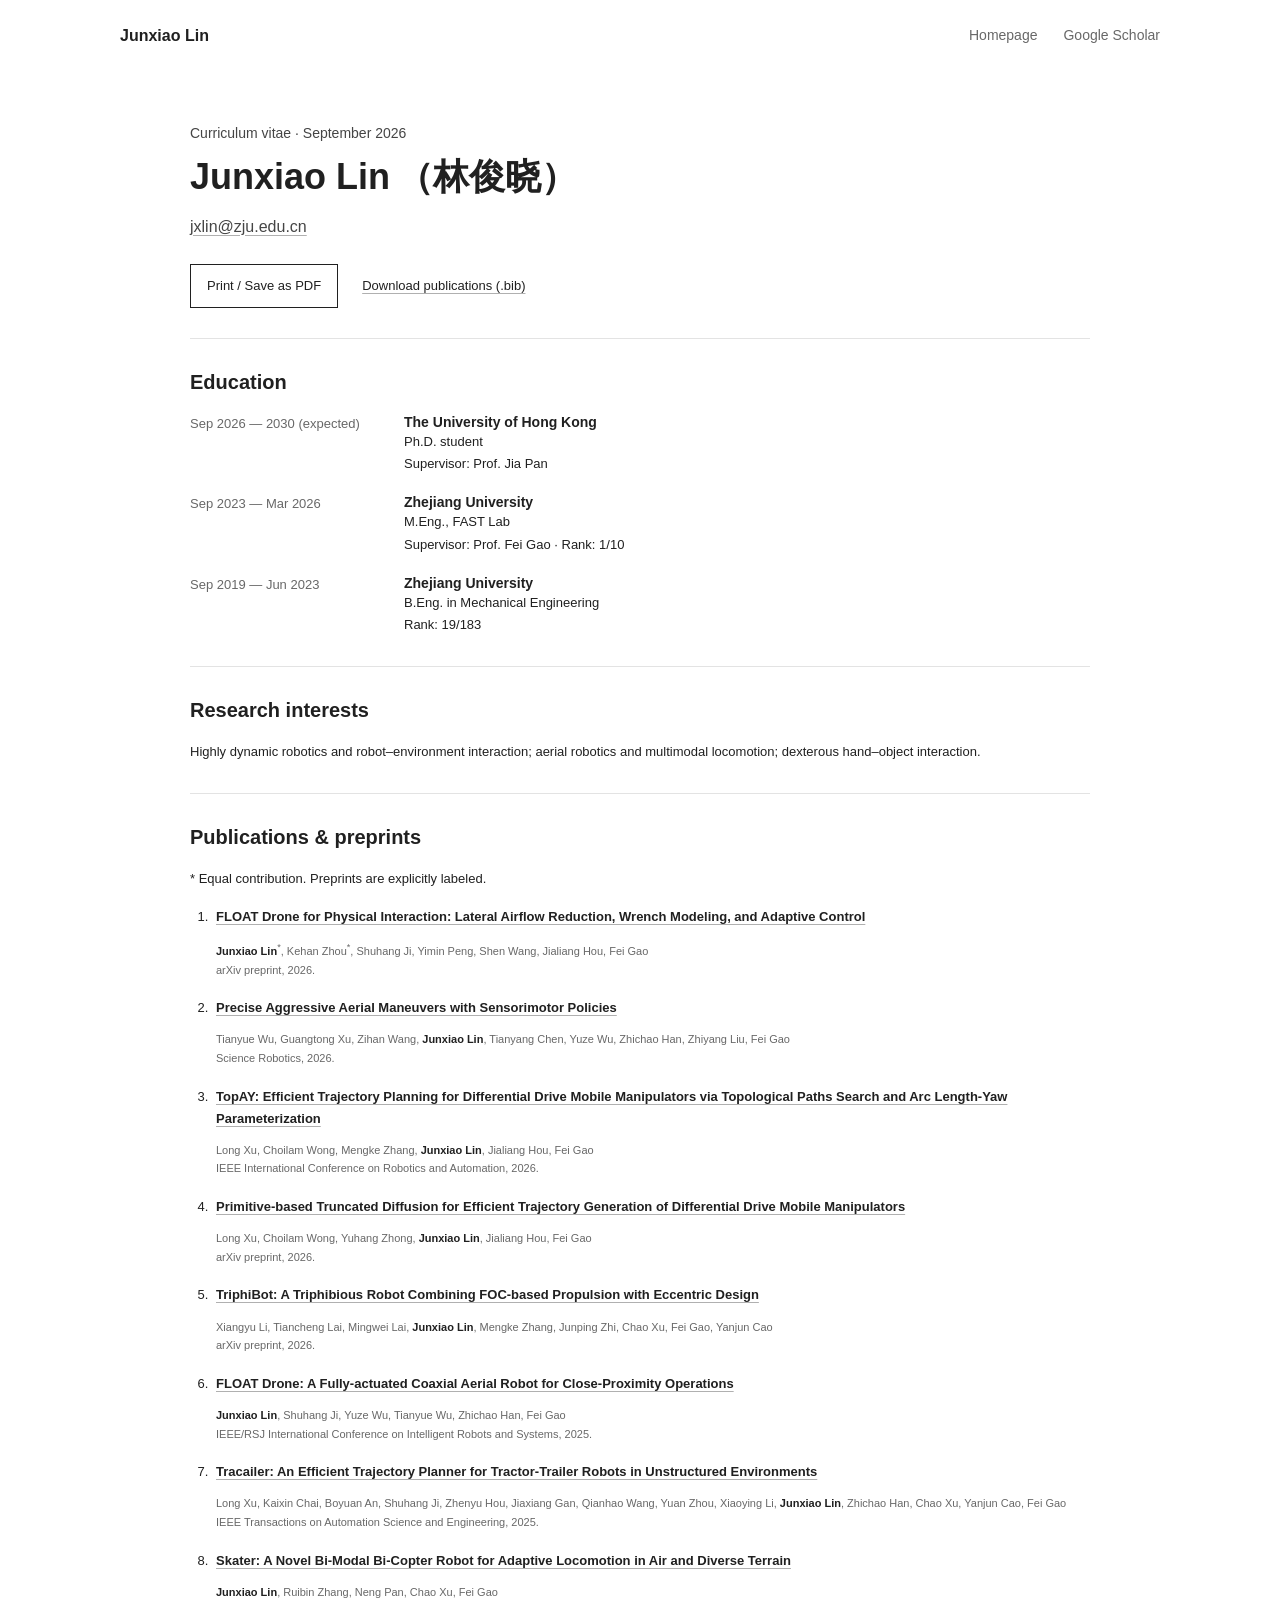
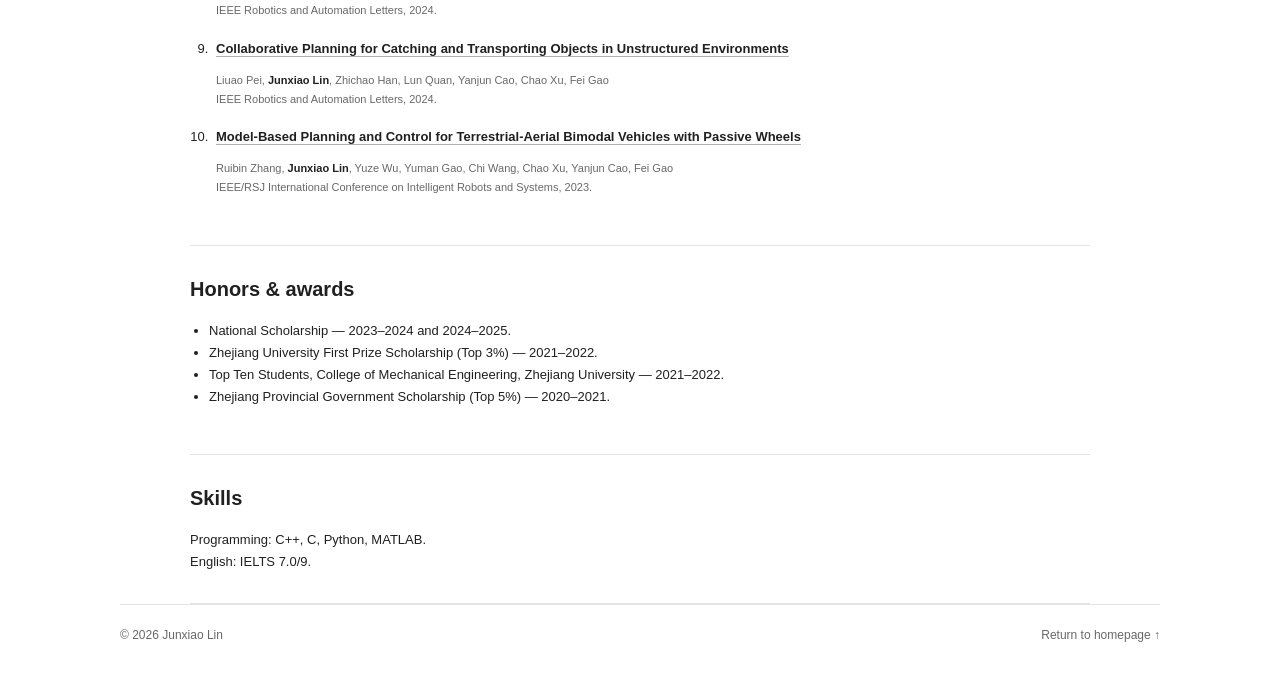
==== cv.html @ d46ddb65 "Publish Junxiao Lin personal academic homepage" ====
<!doctype html>
<html lang="en">
  <head>
    <meta charset="utf-8">
    <meta name="viewport" content="width=device-width, initial-scale=1">
    <meta name="description" content="Junxiao Lin — curriculum vitae. Education, research, publications, and honors.">
    <title>Curriculum Vitae | Junxiao Lin</title>
    <link rel="canonical" href="https://junxiaolin.github.io/cv.html">
    <link rel="icon" href="assets/favicon.svg" type="image/svg+xml">
    <link rel="stylesheet" href="styles.css">
    <script src="main.js" defer></script>
  </head>
  <body class="cv-page">
    <a class="skip-link" href="#main">Skip to content</a>
    <header class="site-header"><a class="wordmark" href="./">Junxiao Lin</a><nav aria-label="Main navigation"><a href="./">Homepage</a><a href="https://scholar.google.com/citations?user=azPXbWcAAAAJ&amp;hl=en">Google Scholar</a></nav></header>
    <main id="main">
      <header class="cv-intro">
        <p class="cv-kicker">Curriculum vitae · September 2026</p>
        <h1 class="profile-name"><span>Junxiao Lin</span> <span lang="zh-Hans">（林俊晓）</span></h1>
        <p><a href="mailto:jxlin@zju.edu.cn">jxlin@zju.edu.cn</a></p>
        <div class="cv-actions"><button type="button" data-print>Print / Save as PDF</button><a href="assets/publications.bib" download>Download publications (.bib)</a></div>
      </header>
      <section class="cv-section" aria-labelledby="cv-education"><h2 id="cv-education">Education</h2>
        <div class="education-list">
          <article class="education-item"><p class="date">Sep 2026 — 2030 (expected)</p><div><h3>The University of Hong Kong</h3><p>Ph.D. student</p><p>Supervisor: Prof. Jia Pan</p></div></article>
          <article class="education-item"><p class="date">Sep 2023 — Mar 2026</p><div><h3>Zhejiang University</h3><p>M.Eng., FAST Lab</p><p>Supervisor: Prof. Fei Gao · Rank: 1/10</p></div></article>
          <article class="education-item"><p class="date">Sep 2019 — Jun 2023</p><div><h3>Zhejiang University</h3><p>B.Eng. in Mechanical Engineering</p><p>Rank: 19/183</p></div></article>
        </div>
      </section>
      <section class="cv-section" aria-labelledby="cv-research"><h2 id="cv-research">Research interests</h2><p>Highly dynamic robotics and robot–environment interaction; aerial robotics and multimodal locomotion; dexterous hand–object interaction.</p></section>
      <section class="cv-section" aria-labelledby="cv-publications"><h2 id="cv-publications">Publications &amp; preprints</h2>
        <p>* Equal contribution. Preprints are explicitly labeled.</p>
        <ol class="cv-publications">
          <!-- CV-PUBLICATIONS:START -->
          <li><strong><a href="https://arxiv.org/abs/2607.04260">FLOAT Drone for Physical Interaction: Lateral Airflow Reduction, Wrench Modeling, and Adaptive Control</a></strong><p class="publication-authors"><strong>Junxiao Lin</strong><sup>*</sup>, Kehan Zhou<sup>*</sup>, Shuhang Ji, Yimin Peng, Shen Wang, Jialiang Hou, Fei Gao</p><p class="cv-venue">arXiv preprint, 2026.</p></li>
          <li><strong><a href="https://doi.org/10.1126/scirobotics.aeb0180">Precise Aggressive Aerial Maneuvers with Sensorimotor Policies</a></strong><p class="publication-authors">Tianyue Wu, Guangtong Xu, Zihan Wang, <strong>Junxiao Lin</strong>, Tianyang Chen, Yuze Wu, Zhichao Han, Zhiyang Liu, Fei Gao</p><p class="cv-venue">Science Robotics, 2026.</p></li>
          <li><strong><a href="https://arxiv.org/abs/2507.02761">TopAY: Efficient Trajectory Planning for Differential Drive Mobile Manipulators via Topological Paths Search and Arc Length-Yaw Parameterization</a></strong><p class="publication-authors">Long Xu, Choilam Wong, Mengke Zhang, <strong>Junxiao Lin</strong>, Jialiang Hou, Fei Gao</p><p class="cv-venue">IEEE International Conference on Robotics and Automation, 2026.</p></li>
          <li><strong><a href="https://arxiv.org/abs/2604.04166">Primitive-based Truncated Diffusion for Efficient Trajectory Generation of Differential Drive Mobile Manipulators</a></strong><p class="publication-authors">Long Xu, Choilam Wong, Yuhang Zhong, <strong>Junxiao Lin</strong>, Jialiang Hou, Fei Gao</p><p class="cv-venue">arXiv preprint, 2026.</p></li>
          <li><strong><a href="https://arxiv.org/abs/2602.01385">TriphiBot: A Triphibious Robot Combining FOC-based Propulsion with Eccentric Design</a></strong><p class="publication-authors">Xiangyu Li, Tiancheng Lai, Mingwei Lai, <strong>Junxiao Lin</strong>, Mengke Zhang, Junping Zhi, Chao Xu, Fei Gao, Yanjun Cao</p><p class="cv-venue">arXiv preprint, 2026.</p></li>
          <li><strong><a href="https://arxiv.org/abs/2503.00785">FLOAT Drone: A Fully-actuated Coaxial Aerial Robot for Close-Proximity Operations</a></strong><p class="publication-authors"><strong>Junxiao Lin</strong>, Shuhang Ji, Yuze Wu, Tianyue Wu, Zhichao Han, Fei Gao</p><p class="cv-venue">IEEE/RSJ International Conference on Intelligent Robots and Systems, 2025.</p></li>
          <li><strong><a href="https://doi.org/10.1109/TASE.2025.3608827">Tracailer: An Efficient Trajectory Planner for Tractor-Trailer Robots in Unstructured Environments</a></strong><p class="publication-authors">Long Xu, Kaixin Chai, Boyuan An, Shuhang Ji, Zhenyu Hou, Jiaxiang Gan, Qianhao Wang, Yuan Zhou, Xiaoying Li, <strong>Junxiao Lin</strong>, Zhichao Han, Chao Xu, Yanjun Cao, Fei Gao</p><p class="cv-venue">IEEE Transactions on Automation Science and Engineering, 2025.</p></li>
          <li><strong><a href="https://doi.org/10.1109/LRA.2024.3405391">Skater: A Novel Bi-Modal Bi-Copter Robot for Adaptive Locomotion in Air and Diverse Terrain</a></strong><p class="publication-authors"><strong>Junxiao Lin</strong>, Ruibin Zhang, Neng Pan, Chao Xu, Fei Gao</p><p class="cv-venue">IEEE Robotics and Automation Letters, 2024.</p></li>
          <li><strong><a href="https://doi.org/10.1109/LRA.2023.3335770">Collaborative Planning for Catching and Transporting Objects in Unstructured Environments</a></strong><p class="publication-authors">Liuao Pei, <strong>Junxiao Lin</strong>, Zhichao Han, Lun Quan, Yanjun Cao, Chao Xu, Fei Gao</p><p class="cv-venue">IEEE Robotics and Automation Letters, 2024.</p></li>
          <li><strong><a href="https://doi.org/10.1109/IROS55552.2023.10342188">Model-Based Planning and Control for Terrestrial-Aerial Bimodal Vehicles with Passive Wheels</a></strong><p class="publication-authors">Ruibin Zhang, <strong>Junxiao Lin</strong>, Yuze Wu, Yuman Gao, Chi Wang, Chao Xu, Yanjun Cao, Fei Gao</p><p class="cv-venue">IEEE/RSJ International Conference on Intelligent Robots and Systems, 2023.</p></li>
            <!-- CV-PUBLICATIONS:END -->
        </ol>
      </section>
      <section class="cv-section" aria-labelledby="cv-honors"><h2 id="cv-honors">Honors &amp; awards</h2><ul>
        <li>National Scholarship — 2023–2024 and 2024–2025.</li>
        <li>Zhejiang University First Prize Scholarship (Top 3%) — 2021–2022.</li>
        <li>Top Ten Students, College of Mechanical Engineering, Zhejiang University — 2021–2022.</li>
        <li>Zhejiang Provincial Government Scholarship (Top 5%) — 2020–2021.</li>
      </ul></section>
      <section class="cv-section" aria-labelledby="cv-skills"><h2 id="cv-skills">Skills</h2><p>Programming: C++, C, Python, MATLAB.<br>English: IELTS 7.0/9.</p></section>
    </main>
    <footer><span>© 2026 Junxiao Lin</span><a href="./">Return to homepage ↑</a></footer>
  </body>
</html>
---- styles.css ----
:root {
  color-scheme: light;
  --ink: #202020;
  --body: #454545;
  --muted: #686868;
  --line: #e3e3e3;
  --paper: #fff;
  --soft: #f6f6f6;
  --width: 1040px;
}
* { box-sizing: border-box; }
html { scroll-behavior: smooth; scroll-padding-top: 24px; }
body { margin: 0; color: var(--ink); background: var(--paper); font-family: Arial, Helvetica, sans-serif; font-size: 16px; line-height: 1.7; -webkit-font-smoothing: antialiased; }
a { color: inherit; text-decoration-color: #b0b0b0; text-underline-offset: 3px; }
a:hover { color: #000; text-decoration-color: currentColor; }
button { font: inherit; }
a:focus-visible, button:focus-visible { outline: 2px solid var(--ink); outline-offset: 4px; }
img { display: block; max-width: 100%; height: auto; }
h1, h2, h3, p, figure { margin: 0; }
h1, h2, h3 { font-weight: 600; line-height: 1.3; }
[hidden] { display: none !important; }
.sr-only { position: absolute; width: 1px; height: 1px; padding: 0; margin: -1px; overflow: hidden; clip-path: inset(50%); white-space: nowrap; border: 0; }
.skip-link { position: fixed; top: -80px; left: 20px; padding: 12px 20px; background: #fff; z-index: 20; }
.skip-link:focus { top: 10px; }
.site-header, main, footer { width: min(calc(100% - 64px), var(--width)); margin: 0 auto; }
.site-header { min-height: 72px; display: flex; align-items: center; justify-content: space-between; gap: 24px; }
.wordmark { font-size: 16px; font-weight: 600; text-decoration: none; white-space: nowrap; }
.site-header nav { display: flex; gap: 26px; align-items: center; }
.site-header nav a { display: inline-flex; align-items: center; min-height: 44px; color: var(--muted); text-decoration: none; font-size: 14px; }
.site-header nav a:hover { color: var(--ink); text-decoration: underline; }

/* A plain biography and portrait, followed directly by the papers. */
.intro { display: grid; grid-template-columns: minmax(0, 1fr) 200px; gap: 48px; align-items: start; padding: 42px 0 46px; }
h1 { font-size: 36px; margin-bottom: 20px; }
.profile-name { display: flex; flex-wrap: wrap; gap: 0 .2em; }
.profile-name > span { white-space: nowrap; }
.bio { color: var(--body); }
.bio p + p { margin-top: 18px; }
.bio a { color: var(--ink); }
.profile-links { display: flex; flex-wrap: wrap; gap: 24px; margin-top: 16px; }
.profile-links a { display: inline-flex; align-items: center; min-height: 44px; font-size: 14px; }
.portrait { padding-top: 8px; }
.portrait img { width: 200px; }
.section { padding: 0 0 40px; }
.section > h2 { font-size: 26px; padding-bottom: 10px; margin-bottom: 20px; border-bottom: 1px solid var(--line); }
.section-body { min-width: 0; }

.publication { display: grid; grid-template-columns: 220px minmax(0, 1fr); gap: 28px; padding: 22px 0; }
.publication-visual { display: block; width: 100%; align-self: center; text-decoration: none; }
.publication-visual img { width: 100%; height: auto; }
.publication-copy { min-width: 0; align-self: center; }
.publication-meta { font-size: 14px; line-height: 1.6; margin-top: 7px; color: var(--body); }
.publication-note { font-size: 12px; line-height: 1.6; margin-top: 4px; color: var(--muted); }
.publication h3 { font-size: 17px; line-height: 1.45; }
.publication h3 a { text-decoration: none; }
.publication h3 a:hover { text-decoration: underline; }
.publication-authors { color: var(--muted); font-size: 14px; line-height: 1.6; margin-top: 12px; }
.publication-authors strong { color: var(--ink); font-weight: 600; }
.publication-description { font-size: 14px; line-height: 1.6; margin-top: 7px; color: var(--body); }
.publication-links { display: flex; flex-wrap: wrap; gap: 18px; font-size: 14px; margin-top: 8px; }
.publication:not(:has(.publication-visual)) { grid-template-columns: 1fr; }
.publication-footnote { margin-top: 16px; color: var(--muted); font-size: 13px; }
.honors-list { list-style: none; margin: 0; padding: 0; display: grid; gap: 12px; }
.honors-list li { display: flex; justify-content: space-between; gap: 24px; font-size: 15px; }
.honors-list small { color: var(--muted); font-size: 13px; margin-left: 5px; }
.honor-year { white-space: nowrap; font-size: 14px; color: var(--muted); }
footer { display: flex; flex-wrap: wrap; justify-content: space-between; gap: 12px; padding: 20px 0 28px; border-top: 1px solid var(--line); font-size: 12px; color: var(--muted); }
footer a { text-decoration: none; }

/* Detailed education lives in the printable public CV. */
.cv-page main { max-width: 900px; }
.cv-intro { padding: 40px 0 30px; border-bottom: 1px solid var(--line); }
.cv-intro h1 { margin: 8px 0 12px; }
.cv-intro > p { color: var(--body); margin-top: 10px; }
.cv-kicker { font-size: 14px; }
.cv-actions { margin-top: 24px; display: flex; flex-wrap: wrap; align-items: center; gap: 16px 24px; font-size: 13px; }
.cv-actions button { border: 1px solid var(--ink); background: white; color: var(--ink); padding: 10px 16px; cursor: pointer; }
.cv-section { padding: 30px 0; border-bottom: 1px solid var(--line); }
.cv-section > h2 { font-size: 20px; margin-bottom: 18px; }
.cv-section p, .cv-section li { font-size: 13px; }
.cv-section ul { padding-left: 19px; }
.education-list { display: grid; gap: 18px; }
.education-item { display: grid; grid-template-columns: 190px minmax(0, 1fr); gap: 24px; }
.education-item h3 { font-size: 14px; }
.date { color: var(--muted); }
.cv-publications { padding-left: 22px; }
.cv-publications li { padding-left: 4px; margin-bottom: 18px; break-inside: avoid; }
.cv-publications .publication-authors, .cv-publications .cv-venue { font-size: 11px; }
.cv-publications .cv-venue { color: var(--muted); }

@media (max-width: 900px) {
  .intro { grid-template-columns: minmax(0, 1fr) 170px; gap: 32px; }
  .publication { grid-template-columns: 190px minmax(0, 1fr); gap: 24px; }
}
@media (max-width: 600px) {
  .site-header, main, footer { width: calc(100% - 40px); }
  .site-header { min-height: 64px; gap: 12px; flex-wrap: wrap; }
  .wordmark { font-size: 14px; }
  .site-header nav { gap: 16px; }
  .site-header nav a { font-size: 13px; }
  .intro { grid-template-columns: minmax(0, 1fr) 88px; gap: 22px; padding: 28px 0 36px; }
  .intro-copy { display: contents; }
  h1 { font-size: 30px; }
  .profile-name { font-size: 26px; }
  .intro h1 { grid-column: 1; grid-row: 1; align-self: center; margin: 0; }
  .portrait { grid-column: 2; grid-row: 1; padding: 0; }
  .bio { grid-column: 1 / -1; grid-row: 2; font-size: 15px; }
  .profile-links { grid-column: 1 / -1; grid-row: 3; margin: -6px 0 0; }
  .section { padding-bottom: 32px; }
  .section > h2 { font-size: 24px; margin-bottom: 16px; }
  .publication { grid-template-columns: 1fr; gap: 16px; padding: 20px 0; }
  .publication-visual { max-width: 340px; width: 100%; }
  .publication h3 { font-size: 17px; }
  .honors-list li { display: grid; gap: 2px; }
  .education-item { grid-template-columns: 1fr; gap: 4px; }
  footer > span:nth-child(2) { order: 3; width: 100%; }
}
@media (prefers-reduced-motion: reduce) { html { scroll-behavior: auto; } }
@media print {
  @page { margin: 16mm; }
  body { font-size: 11px; }
  .site-header, .skip-link, .cv-actions, footer { display: none !important; }
  main, .cv-page main { width: 100%; max-width: none; }
  a { text-decoration: none; }
  .cv-intro { padding: 0 0 15px; }
  .cv-intro h1 { font-size: 32px; }
  .cv-section { padding: 16px 0; }
  .cv-section h2 { break-after: avoid; }
  .education-item { break-inside: avoid; }
}
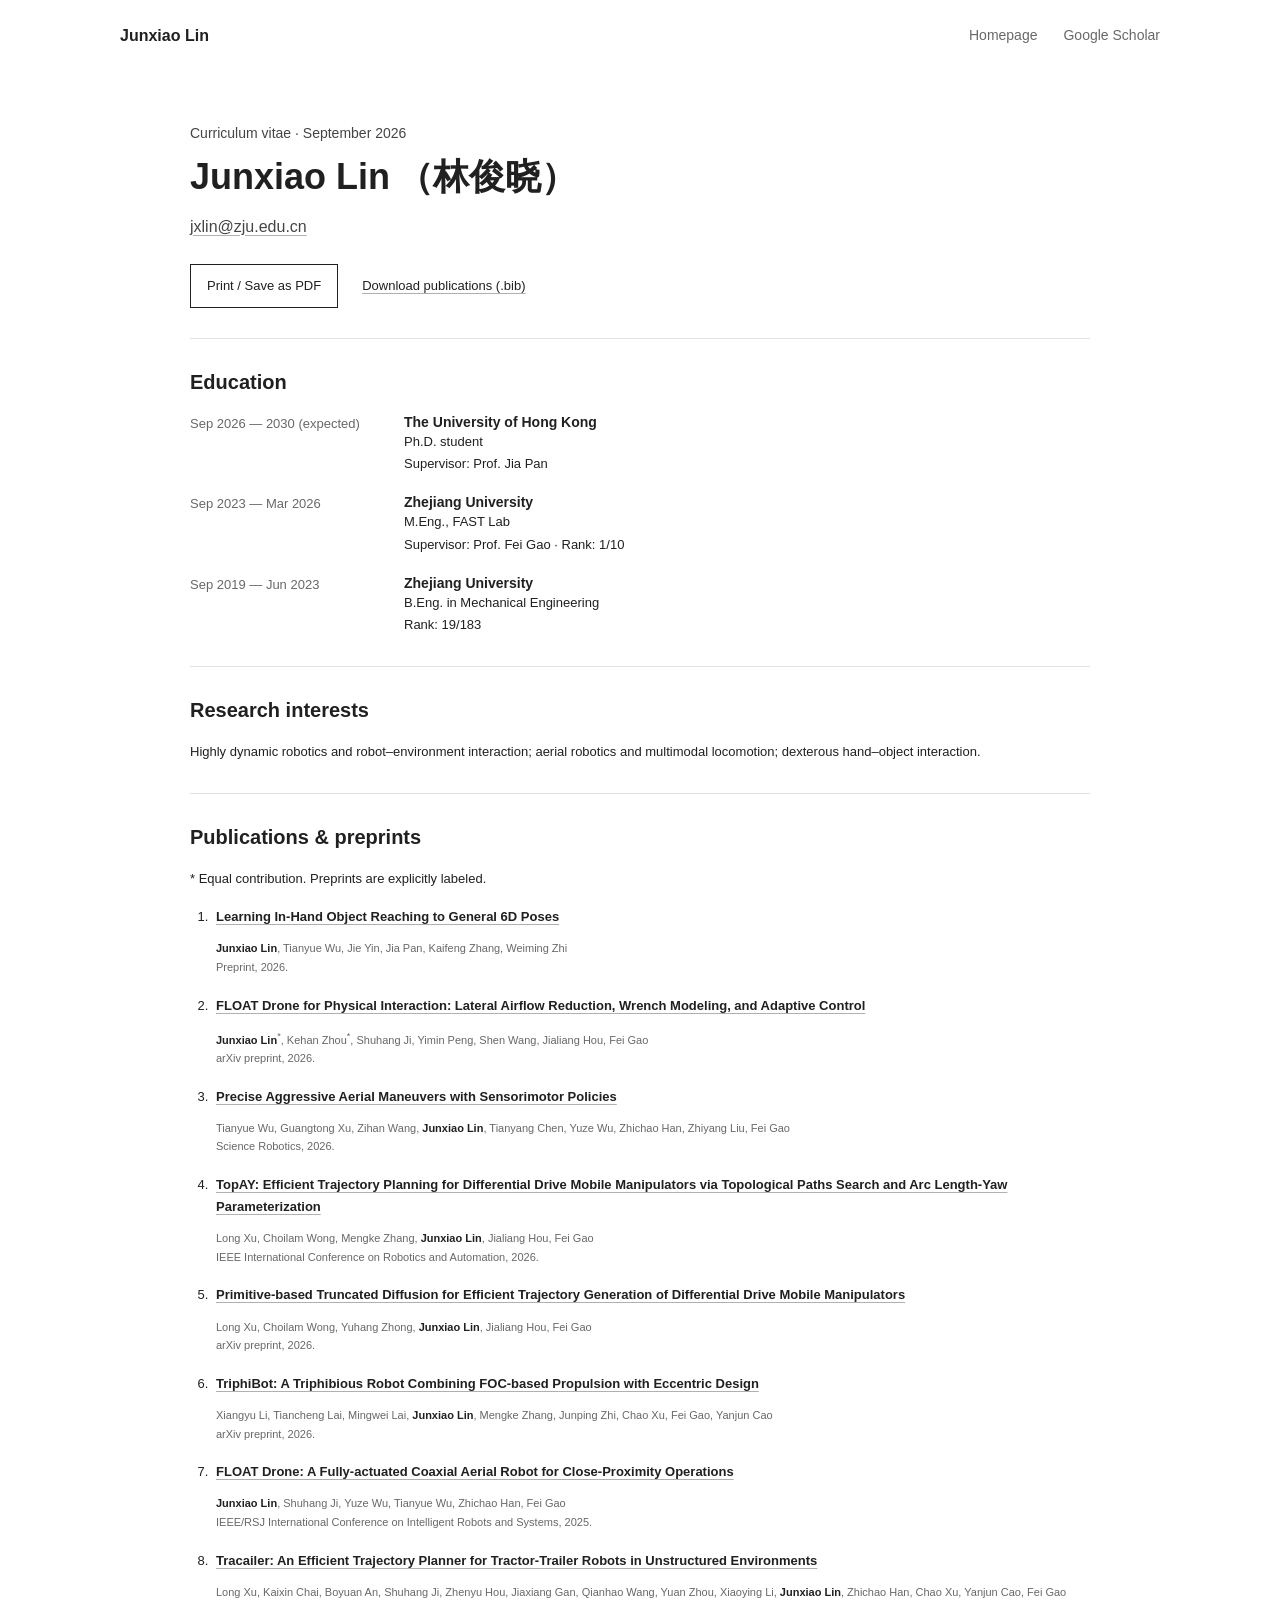
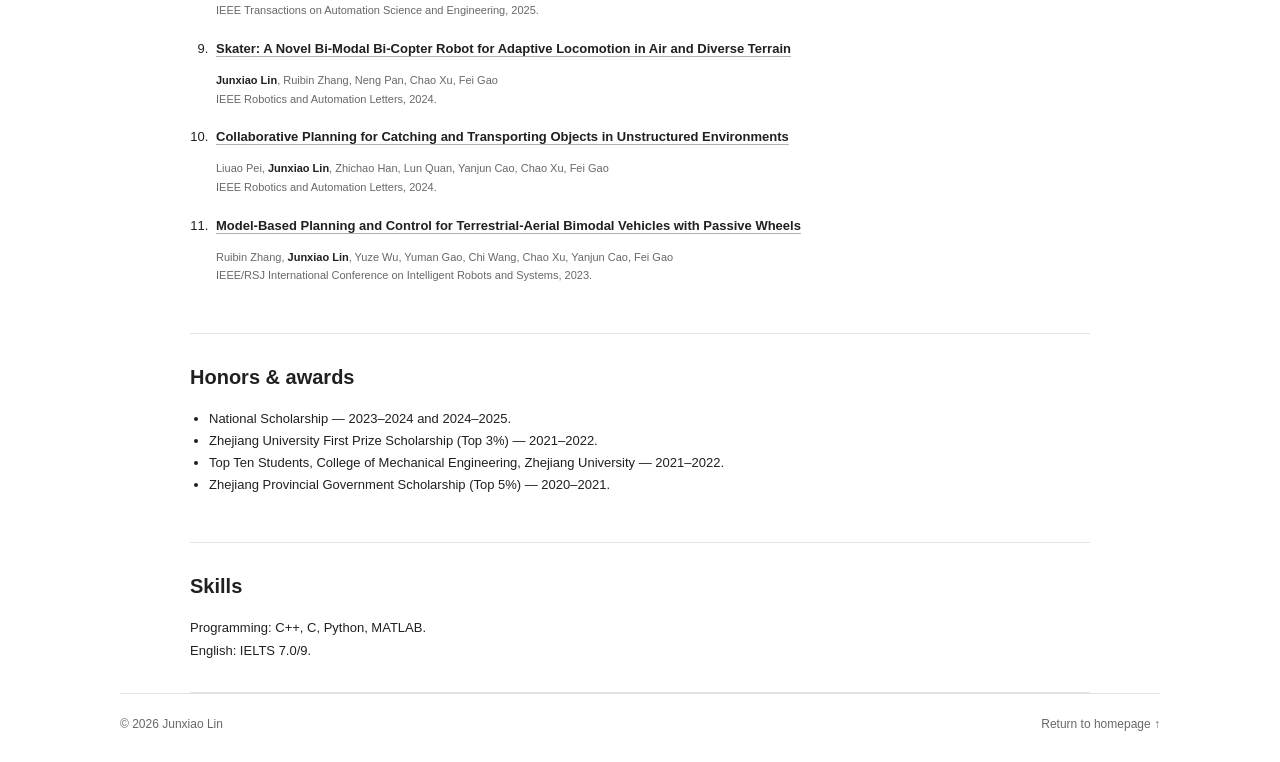
==== commit c2e34a9c: "Add POISE as first selected work with Figure 6 cover" ====
--- a/cv.html
+++ b/cv.html
@@ -32,6 +32,7 @@
         <p>* Equal contribution. Preprints are explicitly labeled.</p>
         <ol class="cv-publications">
           <!-- CV-PUBLICATIONS:START -->
+          <li><strong><a href="https://junxiaolin.github.io/poise/">Learning In-Hand Object Reaching to General 6D Poses</a></strong><p class="publication-authors"><strong>Junxiao Lin</strong>, Tianyue Wu, Jie Yin, Jia Pan, Kaifeng Zhang, Weiming Zhi</p><p class="cv-venue">Preprint, 2026.</p></li>
           <li><strong><a href="https://arxiv.org/abs/2607.04260">FLOAT Drone for Physical Interaction: Lateral Airflow Reduction, Wrench Modeling, and Adaptive Control</a></strong><p class="publication-authors"><strong>Junxiao Lin</strong><sup>*</sup>, Kehan Zhou<sup>*</sup>, Shuhang Ji, Yimin Peng, Shen Wang, Jialiang Hou, Fei Gao</p><p class="cv-venue">arXiv preprint, 2026.</p></li>
           <li><strong><a href="https://doi.org/10.1126/scirobotics.aeb0180">Precise Aggressive Aerial Maneuvers with Sensorimotor Policies</a></strong><p class="publication-authors">Tianyue Wu, Guangtong Xu, Zihan Wang, <strong>Junxiao Lin</strong>, Tianyang Chen, Yuze Wu, Zhichao Han, Zhiyang Liu, Fei Gao</p><p class="cv-venue">Science Robotics, 2026.</p></li>
           <li><strong><a href="https://arxiv.org/abs/2507.02761">TopAY: Efficient Trajectory Planning for Differential Drive Mobile Manipulators via Topological Paths Search and Arc Length-Yaw Parameterization</a></strong><p class="publication-authors">Long Xu, Choilam Wong, Mengke Zhang, <strong>Junxiao Lin</strong>, Jialiang Hou, Fei Gao</p><p class="cv-venue">IEEE International Conference on Robotics and Automation, 2026.</p></li>
